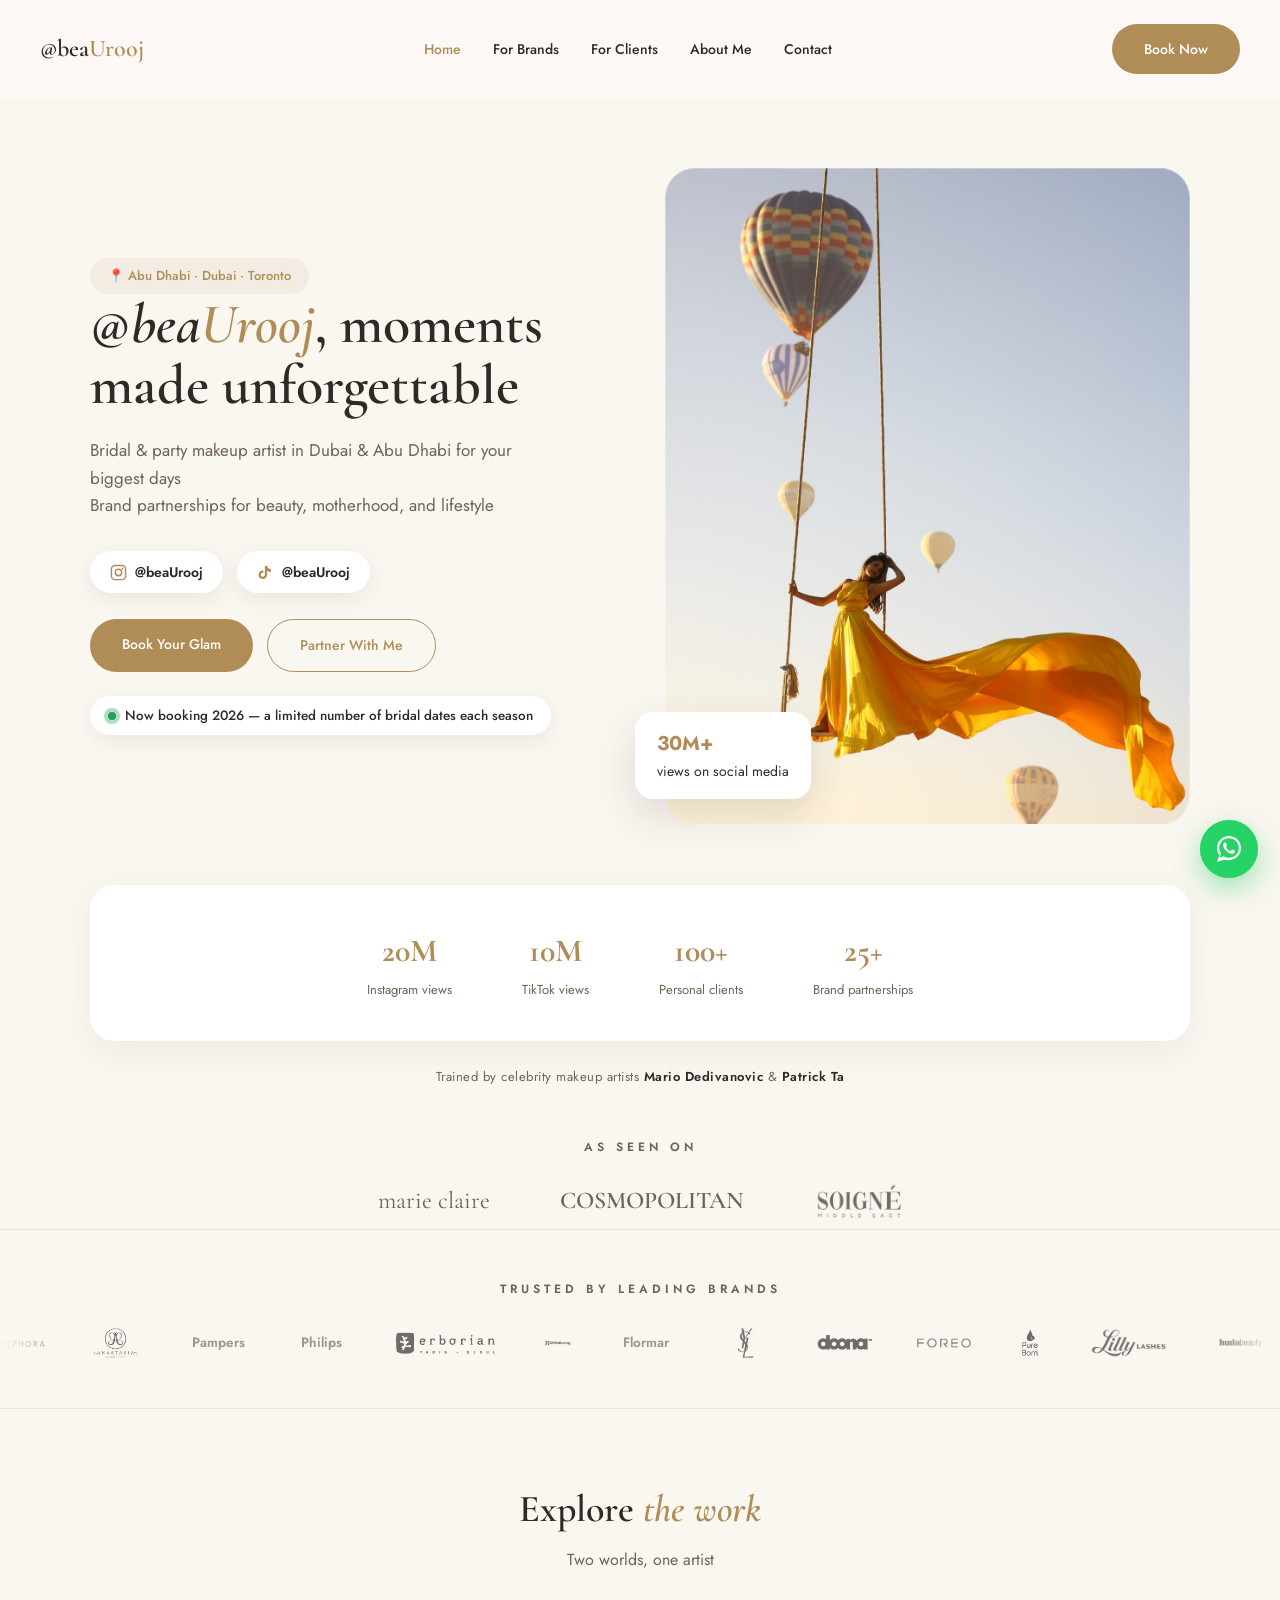
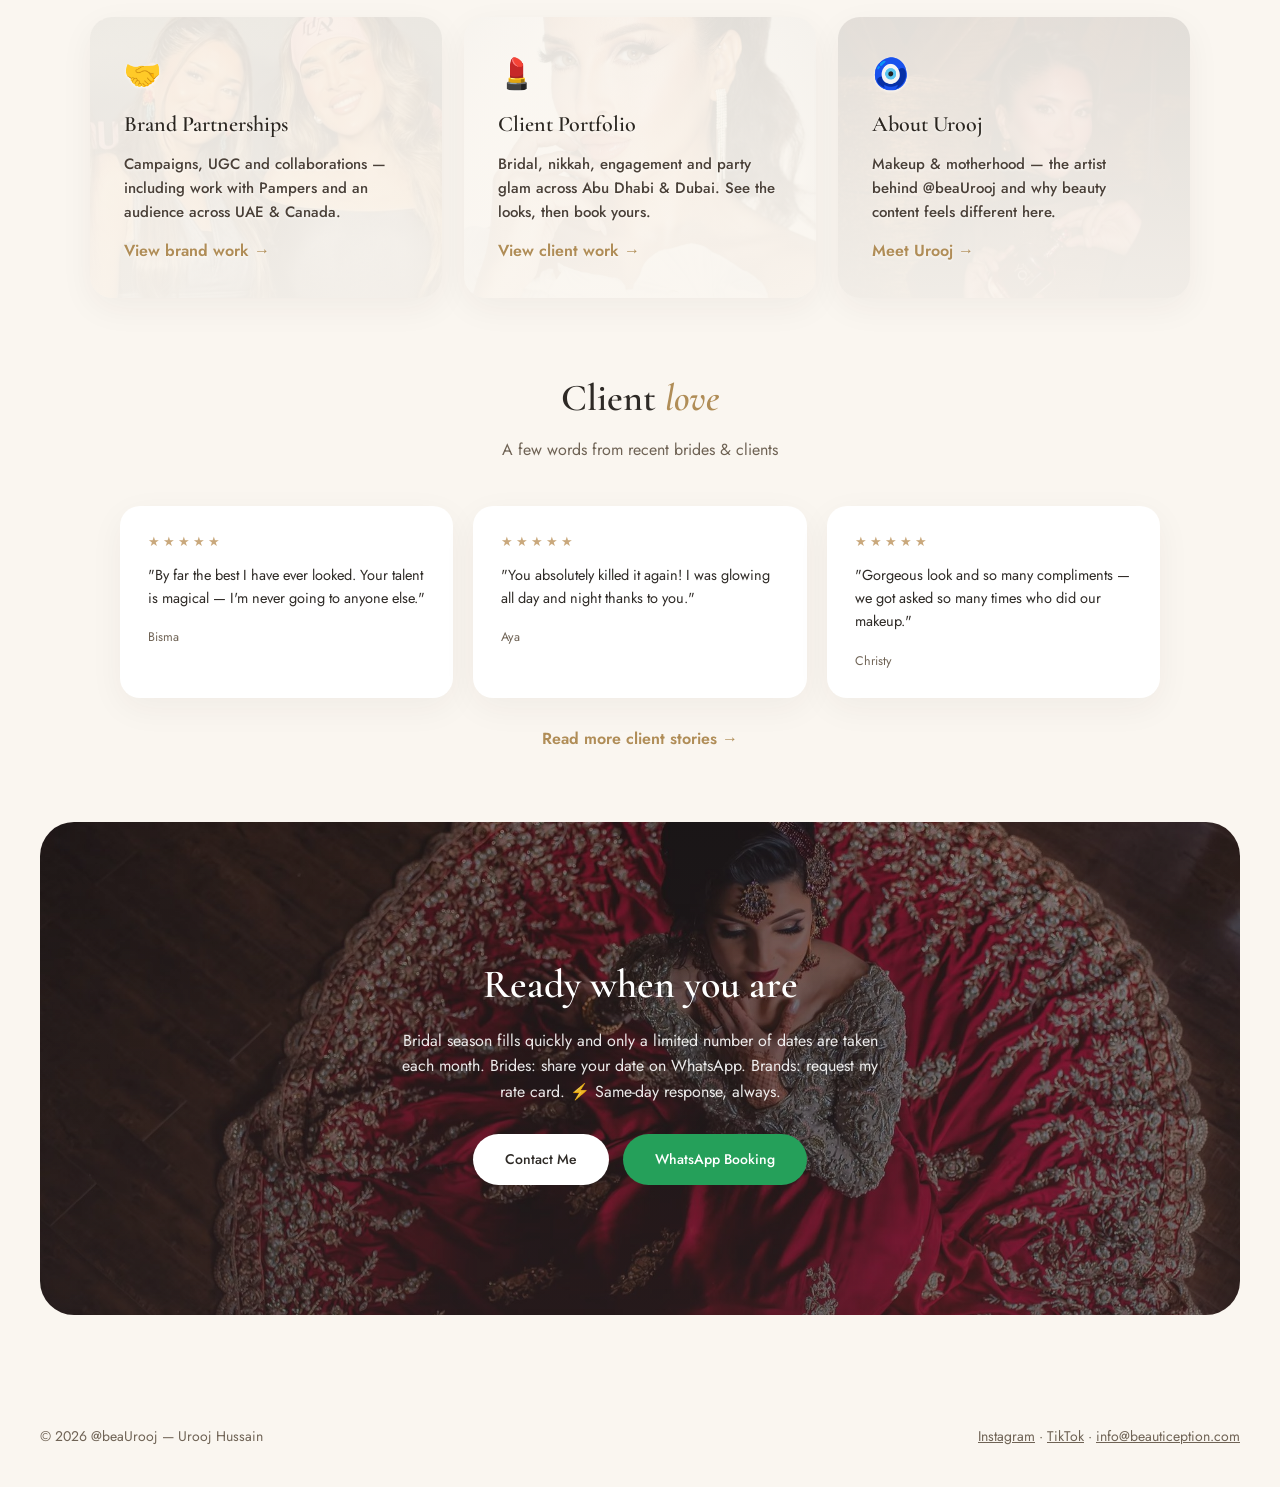
==== docs/index.html @ 41a71a83 "Add files via upload" ====
<!DOCTYPE html>
<html lang="en">
<head>
<meta charset="UTF-8">
<meta name="viewport" content="width=device-width, initial-scale=1.0">
<title>Makeup Artist Dubai & Abu Dhabi | Bridal & Brands — @beaUrooj</title>
<meta name="description" content="Urooj Hussain (@beaUrooj) — bridal, party & photoshoot makeup artist in Dubai & Abu Dhabi, plus beauty content & brand collabs. On-location UAE. Book on WhatsApp.">
<meta name="keywords" content="makeup artist Dubai, makeup artist Abu Dhabi, bridal makeup artist Dubai, wedding makeup artist UAE, party makeup Dubai, beauty content creator UAE, UGC creator Dubai, freelance makeup artist Dubai">
<meta name="robots" content="index,follow">
<meta name="geo.region" content="AE-DU">
<meta name="geo.placename" content="Dubai, Abu Dhabi">
<link rel="canonical" href="https://beautiception.com/index.html">
<meta property="og:type" content="website">
<meta property="og:site_name" content="Urooj Hussain — @beaUrooj Makeup Artist">
<meta property="og:title" content="Makeup Artist Dubai & Abu Dhabi | Bridal & Brands — @beaUrooj">
<meta property="og:description" content="Bridal, party & photoshoot makeup artist in Dubai & Abu Dhabi, plus beauty content & brand collabs. On-location across the UAE. Book on WhatsApp.">
<meta property="og:image" content="https://beautiception.com/photos/web/portrait.jpg">
<meta property="og:url" content="https://beautiception.com/index.html">
<meta property="og:locale" content="en_AE">
<meta name="twitter:card" content="summary_large_image">
<meta name="twitter:title" content="Makeup Artist Dubai & Abu Dhabi | Bridal & Brands — @beaUrooj">
<meta name="twitter:description" content="Bridal, party & photoshoot makeup artist in Dubai & Abu Dhabi, plus beauty content & brand collabs. Book on WhatsApp.">
<meta name="twitter:image" content="https://beautiception.com/photos/web/portrait.jpg">
<script type="application/ld+json">
{
  "@context": "https://schema.org",
  "@type": "HealthAndBeautyBusiness",
  "name": "Urooj Hussain — @beaUrooj Makeup Artist",
  "description": "Bridal, party, engagement/nikkah and photoshoot makeup artist and beauty content creator based in Dubai and Abu Dhabi, UAE, serving on location. Also available in Toronto seasonally.",
  "image": "https://beautiception.com/photos/web/portrait.jpg",
  "url": "https://beautiception.com/",
  "telephone": "+971585588186",
  "email": "info@beautiception.com",
  "priceRange": "AED 600–1,800",
  "address": {
    "@type": "PostalAddress",
    "addressLocality": "Dubai",
    "addressRegion": "Dubai",
    "addressCountry": "AE"
  },
  "areaServed": [
    {"@type": "City", "name": "Dubai"},
    {"@type": "City", "name": "Abu Dhabi"},
    {"@type": "Country", "name": "United Arab Emirates"}
  ],
  "sameAs": [
    "https://www.instagram.com/beaurooj/",
    "https://www.instagram.com/beautiception",
    "https://www.tiktok.com/@beaurooj"
  ],
  "hasOfferCatalog": {
    "@type": "OfferCatalog",
    "name": "Makeup Services",
    "itemListElement": [
      {"@type": "Offer", "itemOffered": {"@type": "Service", "name": "Bridal Makeup"}, "priceCurrency": "AED", "price": "3500"},
      {"@type": "Offer", "itemOffered": {"@type": "Service", "name": "Engagement / Nikkah Makeup"}, "priceCurrency": "AED", "price": "2500"},
      {"@type": "Offer", "itemOffered": {"@type": "Service", "name": "Commercial Photoshoot"}, "priceCurrency": "AED", "price": "2000"},
      {"@type": "Offer", "itemOffered": {"@type": "Service", "name": "Party Makeup"}, "priceCurrency": "AED", "price": "1200"},
      {"@type": "Offer", "itemOffered": {"@type": "Service", "name": "Private Makeup Lessons"}, "priceCurrency": "AED", "price": "1000"}
    ]
  }
}
</script>
<link href="https://fonts.googleapis.com/css2?family=Cormorant+Garamond:ital,wght@0,400;0,500;0,600;1,400&family=Jost:wght@300;400;500;600&display=swap" rel="stylesheet">
<link rel="stylesheet" href="style.css?v=2">
<style>
  .hero{display:grid;grid-template-columns:1fr 1fr;gap:50px;align-items:center;padding:70px 0 60px}
  .hero h1{font-size:56px;line-height:1.08}
  .hero p{font-size:17px;color:var(--muted);margin:22px 0 32px;max-width:460px}
  .hero-visual{position:relative}
  .hero-img{aspect-ratio:4/5;border-radius:30px;background:linear-gradient(160deg,#e8b3a6,#b08d57 70%,#8c4038);display:flex;align-items:center;justify-content:center;color:#fff;font-size:13px;letter-spacing:2px;text-transform:uppercase}
  .float-card{position:absolute;bottom:26px;left:-30px;background:#fff;border-radius:18px;padding:16px 22px;box-shadow:0 16px 40px rgba(51,39,42,.14);font-size:14px}
  .float-card b{display:block;font-size:20px;color:var(--rose-deep)}
  .teaser{display:grid;grid-template-columns:repeat(3,1fr);gap:22px}
  .teaser a{text-decoration:none;color:inherit}
  .teaser .card-lite{transition:.3s;height:100%}
  .teaser .card-lite:hover{transform:translateY(-5px)}
  .teaser .arrow{color:var(--rose-deep);font-weight:600;margin-top:14px;display:block}
  .teaser .card-lite h3{color:#2b2620;text-shadow:0 1px 3px rgba(255,253,250,.95)}
  .teaser .card-lite p{color:#4a4038;font-weight:500;text-shadow:0 1px 3px rgba(255,253,250,.95)}
  .teaser .card-lite .num,.teaser .card-lite .arrow{text-shadow:0 1px 3px rgba(255,253,250,.95)}
  @media(max-width:900px){.hero{grid-template-columns:1fr;padding:40px 0 40px}.teaser{grid-template-columns:1fr}.float-card{left:10px}.hero h1{font-size:32px}}
  /* Brand logo marquee */
  .logos-sec{padding:50px 0;border-top:1px solid #f0e2dc;border-bottom:1px solid #f0e2dc;margin-top:8px}
  .marquee-wrap{position:relative;overflow:hidden;mask-image:linear-gradient(90deg,transparent 0,#000 80px,#000 calc(100% - 80px),transparent 100%);-webkit-mask-image:linear-gradient(90deg,transparent 0,#000 80px,#000 calc(100% - 80px),transparent 100%)}
  .marquee-track{display:flex;gap:44px;align-items:center;width:max-content;animation:marquee-scroll 90s linear infinite}
  .marquee-wrap:hover .marquee-track{animation-play-state:paused}
  @keyframes marquee-scroll{0%{transform:translateX(0)}100%{transform:translateX(-50%)}}
  .marq-logo{display:inline-flex;align-items:center;justify-content:center;height:38px;flex-shrink:0}
  .marq-logo{height:30px}
  .marq-logo img{height:30px;width:auto;max-width:120px;object-fit:contain;opacity:.68;filter:grayscale(100%);transition:opacity .2s}
  .marquee-wrap:hover .marq-logo img{opacity:.8}
  .marq-logo .logo-placeholder{font-size:13.5px;font-weight:600;color:var(--muted);white-space:nowrap;opacity:.65;padding:0 6px}
  @media(max-width:720px){.marq-logo{height:34px}.marq-logo img{max-height:34px;max-width:100px}.marquee-track{gap:38px;animation-duration:70s}}
</style>
</head>
<body>

<nav>
  <a class="logo" href="index.html">@bea<span>Urooj</span></a>
  <ul id="navMenu">
    <li><a class="active" href="index.html">Home</a></li>
    <li><a href="brands.html">For Brands</a></li>
    <li><a href="clients.html">For Clients</a></li>
    <li><a href="about.html">About Me</a></li>
    <li><a href="contact.html">Contact</a></li>
  </ul>
  <button class="nav-toggle" aria-label="Open menu" aria-expanded="false" aria-controls="navMenu"><span></span><span></span><span></span></button>
  <a class="btn solid" href="contact.html#book">Book Now</a>
</nav>

<div class="wrap">
  <div class="hero">
    <div>
      <div class="pill">📍 Abu Dhabi · Dubai · Toronto</div>
      <h1><em style="color:var(--ink)">@bea</em><em>Urooj</em>, moments made unforgettable</h1>
      <p>Bridal & party makeup artist in Dubai & Abu Dhabi for your biggest days<br>Brand partnerships for beauty, motherhood, and lifestyle</p>
      <div class="cta-row" style="margin-bottom:26px">
        <a href="https://www.instagram.com/beaurooj/" style="display:inline-flex;align-items:center;gap:8px;text-decoration:none;color:var(--ink);font-weight:600;background:#fff;padding:10px 20px;border-radius:100px;box-shadow:0 6px 20px rgba(51,39,42,.08);font-size:14px"><svg width="17" height="17" viewBox="0 0 24 24" fill="none" stroke="#b08d57" stroke-width="2"><rect x="2" y="2" width="20" height="20" rx="5"/><circle cx="12" cy="12" r="4.5"/><circle cx="17.6" cy="6.4" r="1.3" fill="#b08d57" stroke="none"/></svg>@beaUrooj</a>
        <a href="https://www.tiktok.com/@beaurooj" style="display:inline-flex;align-items:center;gap:8px;text-decoration:none;color:var(--ink);font-weight:600;background:#fff;padding:10px 20px;border-radius:100px;box-shadow:0 6px 20px rgba(51,39,42,.08);font-size:14px"><svg width="17" height="17" viewBox="0 0 24 24" fill="#b08d57"><path d="M19.6 7.1a5.6 5.6 0 0 1-3.4-1.2 5.7 5.7 0 0 1-2-3.1h-3.1v12.4a2.9 2.9 0 1 1-2.9-2.9c.3 0 .6 0 .9.1V9.2a6.1 6.1 0 0 0-.9-.1 6.1 6.1 0 1 0 6.1 6.1V9.6a8.7 8.7 0 0 0 5.3 1.8z"/></svg>@beaUrooj</a>
      </div>
      <div class="cta-row">
        <a class="btn solid" href="clients.html">Book Your Glam</a>
        <a class="btn ghost" href="brands.html">Partner With Me</a>
      </div>
      <div class="avail" style="margin-top:24px"><span class="dot"></span> Now booking 2026 — a limited number of bridal dates each season</div>
    </div>
    <div class="hero-visual">
      <div class="hero-video">
        <video autoplay muted loop playsinline preload="metadata" poster="photos/web/event-16.jpg" aria-label="Urooj Hussain makeup artist Dubai reel">
          <source src="videos/lesson-video-1.mp4" type="video/mp4">
          <img src="photos/web/event-16.jpg" alt="Urooj Hussain — makeup artist in Dubai and Abu Dhabi">
        </video>
      </div>
      <div class="float-card"><b>30M+</b>views on social media</div>
    </div>
  </div>
</div>

<div class="stats">
  <div class="stat"><b>20M</b><span>Instagram views</span></div>
  <div class="stat"><b>10M</b><span>TikTok views</span></div>
  <div class="stat"><b>100+</b><span>Personal clients</span></div>
  <div class="stat"><b>25+</b><span>Brand partnerships</span></div>
</div>

<p style="text-align:center;color:var(--muted);font-size:13px;letter-spacing:.5px;margin:26px auto 0;max-width:600px;padding:0 20px">Trained by celebrity makeup artists <b style="color:var(--ink);font-weight:600">Mario Dedivanovic</b> &amp; <b style="color:var(--ink);font-weight:600">Patrick Ta</b></p>

<div style="text-align:center;padding:50px 20px 0">
  <p style="font-size:12px;letter-spacing:4px;text-transform:uppercase;color:var(--muted);font-weight:600;margin-bottom:24px">As seen on</p>
  <div style="display:flex;justify-content:center;align-items:center;gap:70px;flex-wrap:wrap">
    <img src="https://upload.wikimedia.org/wikipedia/commons/thumb/d/d0/Marie_Claire_Magazine_logo.svg/960px-Marie_Claire_Magazine_logo.svg.png" alt="Marie Claire Arabia" style="height:36px;width:auto;filter:grayscale(100%);opacity:.65" onerror="this.outerHTML='&lt;span style=&quot;font-family:Cormorant Garamond,serif;font-size:24px;color:var(--muted)&quot;&gt;marie claire&lt;/span&gt;'">
    <img src="https://upload.wikimedia.org/wikipedia/commons/thumb/3/32/Cosmopolitan_logo.svg/960px-Cosmopolitan_logo.svg.png" alt="Cosmopolitan Middle East" style="height:36px;width:auto;filter:grayscale(100%);opacity:.65" onerror="this.outerHTML='&lt;span style=&quot;font-family:Cormorant Garamond,serif;font-size:24px;font-weight:600;color:var(--muted)&quot;&gt;COSMOPOLITAN&lt;/span&gt;'">
    <img src="logos/clean/soigne%20middle%20east.png" alt="Soigné Middle East" style="height:40px;width:auto;opacity:.68" onerror="this.outerHTML='&lt;span style=&quot;font-family:Cormorant Garamond,serif;font-size:24px;color:var(--muted)&quot;&gt;Soigné&lt;/span&gt;'">
  </div>
</div>

<div class="logos-sec">
  <p class="eyebrow" style="margin-bottom:28px">Trusted by leading brands</p>
  <div class="marquee-wrap"><div class="marquee-track" id="brandTrack"></div></div>
</div>

<section>
  <div class="wrap">
    <div class="sec-head"><h2>Explore <em>the work</em></h2><p>Two worlds, one artist</p></div>
    <div class="teaser">
      <a href="brands.html"><div class="card-lite" style="background:linear-gradient(rgba(250,246,240,.9),rgba(250,246,240,.96)),url('photos/web/HB%20Event%203.png') center/cover">
        <span class="num">🤝</span>
        <h3>Brand Partnerships</h3>
        <p>Campaigns, UGC and collaborations — including work with Pampers and an audience across UAE & Canada.</p>
        <span class="arrow">View brand work →</span>
      </div></a>
      <a href="clients.html"><div class="card-lite" style="background:linear-gradient(rgba(250,246,240,.9),rgba(250,246,240,.96)),url('photos/web/bridal-01.jpg') center/cover">
        <span class="num">💄</span>
        <h3>Client Portfolio</h3>
        <p>Bridal, nikkah, engagement and party glam across Abu Dhabi & Dubai. See the looks, then book yours.</p>
        <span class="arrow">View client work →</span>
      </div></a>
      <a href="about.html"><div class="card-lite" style="background:linear-gradient(rgba(250,246,240,.9),rgba(250,246,240,.96)),url('photos/web/Armani%20event.png') center/cover">
        <span class="num">🧿</span>
        <h3>About Urooj</h3>
        <p>Makeup & motherhood — the artist behind @beaUrooj and why beauty content feels different here.</p>
        <span class="arrow">Meet Urooj →</span>
      </div></a>
    </div>
  </div>
</section>

<section style="padding-top:0">
  <div class="wrap">
    <div class="sec-head"><h2>Client <em>love</em></h2><p>A few words from recent brides & clients</p></div>
    <div class="mini-quotes">
      <div class="mq"><div class="stars">★★★★★</div><p>"By far the best I have ever looked. Your talent is magical — I'm never going to anyone else."</p><span>Bisma</span></div>
      <div class="mq"><div class="stars">★★★★★</div><p>"You absolutely killed it again! I was glowing all day and night thanks to you."</p><span>Aya</span></div>
      <div class="mq"><div class="stars">★★★★★</div><p>"Gorgeous look and so many compliments — we got asked so many times who did our makeup."</p><span>Christy</span></div>
    </div>
    <p style="text-align:center;margin-top:28px"><a href="clients.html" style="color:var(--rose-deep);font-weight:600;text-decoration:none">Read more client stories →</a></p>
  </div>
</section>

<div class="band" style="background:linear-gradient(rgba(51,39,42,.35),rgba(51,39,42,.5)),url('photos/web/banner0.jpg') 58% 12%/cover no-repeat;padding:130px 40px">
  <h2>Ready when you are</h2>
  <p>Bridal season fills quickly and only a limited number of dates are taken each month. Brides: share your date on WhatsApp. Brands: request my rate card. ⚡ Same-day response, always.</p>
  <div class="cta-row" style="justify-content:center">
    <a class="btn white" href="contact.html">Contact Me</a>
    <a class="btn wa" href="https://wa.me/971585588186?text=Hi%20Urooj%2C%20I%27d%20like%20to%20book%20makeup%20—%20here%27s%20my%20date%20and%20occasion%3A">WhatsApp Booking</a>
  </div>
</div>

<a class="wa-float" href="https://wa.me/971585588186" target="_blank" rel="noopener" aria-label="Message on WhatsApp">
  <svg viewBox="0 0 32 32" aria-hidden="true"><path d="M16.003 3C9.373 3 4 8.373 4 15c0 2.65.86 5.1 2.32 7.09L4 29l7.09-2.28A11.9 11.9 0 0 0 16 27c6.627 0 12-5.373 12-12S22.63 3 16.003 3zm0 21.8c-1.77 0-3.42-.5-4.82-1.36l-.35-.2-4.2 1.35 1.36-4.1-.22-.36A9.77 9.77 0 0 1 6.2 15c0-5.4 4.4-9.8 9.8-9.8s9.8 4.4 9.8 9.8-4.4 9.8-9.8 9.8zm5.4-7.34c-.3-.15-1.75-.86-2.02-.96-.27-.1-.47-.15-.67.15-.2.3-.77.96-.94 1.16-.17.2-.35.22-.65.07-.3-.15-1.25-.46-2.38-1.47-.88-.78-1.47-1.75-1.64-2.05-.17-.3-.02-.46.13-.6.13-.13.3-.35.45-.52.15-.17.2-.3.3-.5.1-.2.05-.37-.02-.52-.07-.15-.67-1.6-.92-2.2-.24-.58-.48-.5-.66-.5l-.57-.01c-.2 0-.52.07-.8.37-.27.3-1.04 1.02-1.04 2.47 0 1.46 1.06 2.87 1.2 3.07.15.2 2.1 3.2 5.1 4.5.7.3 1.26.48 1.7.62.7.22 1.35.2 1.86.12.57-.08 1.75-.72 2-1.4.25-.7.25-1.28.17-1.4-.07-.13-.27-.2-.57-.35z"/></svg>
</a>

<footer>
  <span>© 2026 @beaUrooj — Urooj Hussain</span>
  <span><a href="https://www.instagram.com/beaurooj/">Instagram</a> · <a href="https://www.tiktok.com/@beaurooj">TikTok</a> · <a href="mailto:info@beautiception.com">info@beautiception.com</a></span>
</footer>

<script>
(function(){
  var brands=[
    ['Sephora','logos/Sephora.png'],
    ['Anastasia Beverly Hills','logos/Anastasiabeverlyhills.png'],
    ['Pampers','https://fr.wikipedia.org/wiki/Special:FilePath/Logo_Pampers.svg'],
    ['Philips','https://commons.wikimedia.org/wiki/Special:FilePath/Philips_logo_new.svg'],
    ['Erborian','logos/erborian.png'],
    ['UppaBaby','logos/Uppababy.png'],
    ['Flormar','https://commons.wikimedia.org/wiki/Special:FilePath/Logo_Flormar_.png'],
    ['YSL Beauty','logos/ysl.png'],
    ['Doona','logos/Doona.png'],
    ['Foreo','logos/foreo.png'],
    ['Pureborn','logos/Pureborn.png'],
    ['Lilly Lashes','logos/Lillylashes.png'],
    ['Huda Beauty','logos/huda-beauty.png'],
    ['Fenty Beauty','logos/fenty-beauty.png'],
    ['Charlotte Tilbury','logos/charlotte-tilbury.png'],
    ['Kayali','logos/kayali.png'],
    ['Armani Beauty','logos/armani-beauty.png'],
    ['Givenchy','logos/givenchy.png'],
    ['Prada Beauty','logos/prada-beauty.png'],
    ['Estée Lauder','logos/estee-lauder.png'],
    ['Lancôme','logos/lancome.png'],
    ['Clinique','logos/clinique.png'],
    ['Kiehl’s','logos/kiehls.png'],
    ['L’Oréal','logos/loreal.png'],
    ['SkinCeuticals','logos/skinceuticals.png'],
    ['La Roche-Posay','logos/la-roche-posay.png'],
    ['Vichy','logos/vichy.png'],
    ['Avène','logos/avene.png'],
    ['Bioderma','logos/bioderma.png'],
    ['Dr Jart+','logos/dr-jart.png'],
    ['Tatcha','logos/tatcha.png'],
    ['Drunk Elephant','logos/drunk-elephant.png'],
    ['The Ordinary','logos/the-ordinary.png'],
    ['Good Molecules','logos/good-molecules.png'],
    ['Youth To The People','logos/youth-to-the-people.png'],
    ['Vaseline','logos/vaseline.png'],
    ['Pixi','logos/pixi.png']
  ];
  var track=document.getElementById('brandTrack');
  if(!track) return;
  function build(){
    return brands.map(function(b){
      var s=/^https?:/.test(b[1])?b[1]:b[1].replace('logos/','logos/clean/');
      return '<span class="marq-logo"><img src="'+s+'" alt="'+b[0]+'" loading="lazy" onerror="this.style.display=\'none\';this.parentNode.insertAdjacentHTML(\'beforeend\',\'<span class=&quot;logo-placeholder&quot;>'+b[0]+'</span>\');"></span>';
    }).join('');
  }
  track.innerHTML=build()+build();
})();
</script>

<script>
(function(){var t=document.querySelector('.nav-toggle'),m=document.getElementById('navMenu');if(!t||!m)return;t.addEventListener('click',function(){var o=m.classList.toggle('open');t.setAttribute('aria-expanded',o);t.setAttribute('aria-label',o?'Close menu':'Open menu');});m.addEventListener('click',function(e){if(e.target.tagName==='A')m.classList.remove('open');});})();
</script>

</body>
</html>
---- docs/style.css ----
/* BeautyByUrooj — Champagne Luxe shared styles */
:root{
  --bg:#faf6f0; --rose:#c9a87c; --rose-deep:#b08d57; --mauve:#a8794f;
  --ink:#2e2a26; --soft:#f3ece2; --muted:#6f6355;
}
*{margin:0;padding:0;box-sizing:border-box}
body{font-family:'Jost',sans-serif;background:var(--bg);color:var(--ink);line-height:1.6}
h1,h2,h3{font-family:'Cormorant Garamond',serif;font-weight:600}
em{color:var(--rose-deep);font-style:italic}
.wrap{max-width:1180px;margin:0 auto;padding:0 40px}

/* Nav */
nav{display:flex;justify-content:space-between;align-items:center;padding:24px 40px;position:sticky;top:0;background:rgba(253,248,246,.95);backdrop-filter:blur(8px);z-index:10}
.logo{font-family:'Cormorant Garamond',serif;font-size:24px;font-weight:600;text-decoration:none;color:var(--ink)}
.logo span{color:var(--rose-deep)}
nav ul{display:flex;gap:32px;list-style:none}
nav ul a{text-decoration:none;color:var(--ink);font-size:14px;font-weight:500}
nav ul a:hover,nav ul a.active{color:var(--rose-deep)}

/* Buttons */
.btn{display:inline-block;padding:14px 32px;font-size:14px;font-weight:500;text-decoration:none;border-radius:100px;transition:.25s}
.btn.solid{background:var(--rose-deep);color:#fff}
.btn.solid:hover{background:var(--ink)}
.btn.ghost{border:1.5px solid var(--rose-deep);color:var(--rose-deep)}
.btn.ghost:hover{background:var(--rose-deep);color:#fff}
.btn.white{background:#fff;color:var(--ink)}
.btn.wa{background:#25a05a;color:#fff}
.btn.wa:hover{background:var(--ink)}

/* Page header (inner pages) */
.page-head{text-align:center;padding:70px 20px 50px}
.page-head .pill{margin-bottom:18px}
.page-head h1{font-size:52px}
.page-head p{color:var(--muted);max-width:540px;margin:14px auto 0}

.pill{display:inline-block;background:var(--soft);color:var(--rose-deep);padding:8px 18px;border-radius:100px;font-size:13px;font-weight:500}

/* Sections */
section{padding:70px 0}
.sec-head{text-align:center;margin-bottom:44px}
.sec-head h2{font-size:38px}
.sec-head p{color:var(--muted);margin-top:8px}

/* Stats */
.stats{display:flex;justify-content:center;gap:70px;padding:40px;background:#fff;border-radius:24px;margin:0 auto;max-width:1100px;box-shadow:0 10px 34px rgba(51,39,42,.06)}
.stat{text-align:center}
.stat b{font-family:'Cormorant Garamond',serif;font-size:32px;color:var(--rose-deep);display:block}
.stat span{font-size:13px;color:var(--muted)}

/* Portfolio tiles */
.grid{display:grid;grid-template-columns:repeat(4,1fr);gap:16px}
.grid.three{grid-template-columns:repeat(3,1fr)}
.tile{aspect-ratio:3/4;border-radius:22px;display:flex;align-items:flex-end;padding:18px;color:#fff;font-size:13px;font-weight:500;transition:.3s;text-decoration:none;position:relative}
.tile:hover{transform:translateY(-5px)}
.tile .tag{position:absolute;top:16px;left:16px;background:rgba(255,255,255,.22);backdrop-filter:blur(4px);padding:5px 12px;border-radius:100px;font-size:11px}
.p1{background:linear-gradient(160deg,#d9b08c,#a8794f)} .p2{background:linear-gradient(160deg,#e8cfc4,#b98b74)}
.p3{background:linear-gradient(160deg,#6b4f3f,#3d2e24)} .p4{background:linear-gradient(160deg,#c9a87c,#8a6a42)}
.p5{background:linear-gradient(160deg,#e5c9b8,#a87c62)} .p6{background:linear-gradient(160deg,#4a3a30,#2e2a26)}
.p7{background:linear-gradient(160deg,#d9bfa4,#9c7a54)} .p8{background:linear-gradient(160deg,#e8d5c0,#b89468)}

/* Cards */
.duo{display:grid;grid-template-columns:1fr 1fr;gap:26px}
.trio{display:grid;grid-template-columns:repeat(3,1fr);gap:22px}
.card{border-radius:26px;padding:44px;color:#fff}
.card.rose{background:linear-gradient(150deg,var(--rose),var(--rose-deep))}
.card.dark{background:var(--ink)}
.card h3{font-size:28px;margin-bottom:12px}
.card p{opacity:.85;margin-bottom:24px;font-size:15px}
.card-lite{background:#fff;border-radius:22px;padding:34px;box-shadow:0 10px 34px rgba(51,39,42,.05)}
.card-lite h3{font-size:22px;margin-bottom:10px}
.card-lite p{color:var(--muted);font-size:15px}
.card-lite .num{font-family:'Cormorant Garamond',serif;font-size:30px;color:var(--rose-deep);display:block;margin-bottom:8px}

/* Price table */
table{width:100%;max-width:740px;margin:0 auto;border-collapse:separate;border-spacing:0 10px}
td{padding:18px 24px;background:#fff}
tr td:first-child{border-radius:14px 0 0 14px;font-weight:500}
tr td:last-child{border-radius:0 14px 14px 0;text-align:right;font-family:'Cormorant Garamond',serif;font-size:19px;color:var(--rose-deep)}
td.mid{color:var(--muted);font-size:14px}

/* Quotes */
.quote{background:#fff;border-radius:22px;padding:32px}
.quote .stars{color:var(--rose);letter-spacing:3px;margin-bottom:12px}
.quote p{font-size:15px;margin-bottom:14px}
.quote span{font-size:13px;color:var(--muted)}

/* CTA band */
.band{text-align:center;background:linear-gradient(150deg,var(--rose),var(--rose-deep));border-radius:34px;padding:70px 40px;color:#fff;margin:0 40px 70px}
.band h2{font-size:40px;margin-bottom:12px}
.band p{opacity:.9;max-width:480px;margin:0 auto 30px}

/* Soft section */
.soft-block{background:var(--soft);border-radius:34px;margin:0 40px}

/* Forms */
.form{max-width:560px;margin:0 auto;display:grid;gap:14px}
.form input,.form select,.form textarea{width:100%;padding:16px 20px;border:1.5px solid #eadcd6;border-radius:14px;background:#fff;font-family:'Jost',sans-serif;font-size:15px;color:var(--ink)}
.form input:focus,.form select:focus,.form textarea:focus{outline:none;border-color:var(--rose-deep)}
.form label{font-size:13px;font-weight:500;margin-bottom:-8px}

footer{padding:40px;display:flex;justify-content:space-between;color:var(--muted);font-size:14px}
footer a{color:var(--muted)}

.cta-row{display:flex;gap:14px;flex-wrap:wrap}

/* Availability / scarcity note */
.avail{display:inline-flex;align-items:center;gap:9px;font-size:13.5px;color:var(--ink);background:#fff;padding:9px 18px;border-radius:100px;box-shadow:0 6px 20px rgba(51,39,42,.07);font-weight:500}
.avail .dot{width:8px;height:8px;border-radius:50%;background:#25a05a;position:relative;flex-shrink:0}
.avail .dot::after{content:"";position:absolute;inset:-4px;border-radius:50%;background:#25a05a;opacity:.35;animation:availpulse 2s ease-out infinite}
@keyframes availpulse{0%{transform:scale(.6);opacity:.5}100%{transform:scale(1.9);opacity:0}}

/* Video hero frame */
.hero-video{aspect-ratio:4/5;border-radius:30px;overflow:hidden;position:relative;background:#efe6da}
.hero-video video{width:100%;height:100%;object-fit:cover;display:block}
.hero-video::after{content:"";position:absolute;inset:0;border-radius:30px;box-shadow:inset 0 0 0 1px rgba(255,255,255,.25);pointer-events:none}

/* Eyebrow label */
.eyebrow{font-size:12px;letter-spacing:4px;text-transform:uppercase;color:var(--muted);font-weight:600;text-align:center}

/* Brand roster — loud social proof */
.roster{display:flex;flex-wrap:wrap;justify-content:center;align-items:center;gap:12px 0;max-width:920px;margin:0 auto}
.roster span{font-family:'Cormorant Garamond',serif;font-size:23px;color:var(--muted);line-height:1}
.roster span::after{content:"·";margin:0 26px;color:#d8c9ba}
.roster span:last-child::after{content:""}

/* Mini testimonials */
.mini-quotes{display:grid;grid-template-columns:repeat(3,1fr);gap:20px;max-width:1040px;margin:0 auto}
.mini-quotes .mq{background:#fff;border-radius:20px;padding:26px 28px;box-shadow:0 10px 34px rgba(51,39,42,.05)}
.mini-quotes .mq .stars{color:var(--rose);letter-spacing:3px;margin-bottom:10px;font-size:13px}
.mini-quotes .mq p{font-size:14.5px;margin-bottom:14px}
.mini-quotes .mq span{font-size:12.5px;color:var(--muted)}
@media(max-width:900px){.mini-quotes{grid-template-columns:1fr}.roster span{font-size:19px}.roster span::after{margin:0 16px}}

@media(max-width:900px){
  .grid,.grid.three{grid-template-columns:repeat(2,1fr)}
  .duo,.trio{grid-template-columns:1fr}
  .stats{flex-wrap:wrap;gap:26px}
  nav{flex-wrap:wrap;padding:14px 20px}
  nav .nav-toggle{display:flex;order:3}
  nav .btn.solid{order:2;margin-left:auto;margin-right:10px;padding:10px 20px}
  nav ul{display:flex;flex-direction:column;gap:0;order:4;flex-basis:100%;max-height:0;overflow:hidden;transition:max-height .3s ease}
  nav ul.open{max-height:360px;margin-top:12px}
  nav ul li{border-top:1px solid #efe2da}
  nav ul a{display:block;padding:15px 4px;font-size:16px}
  .page-head h1{font-size:38px}
  .band{margin:0 16px 50px}
  .soft-block{margin:0 16px}
  footer{padding:40px 40px 96px}
}

/* Floating WhatsApp button (all pages) */
.wa-float{position:fixed;right:22px;bottom:22px;z-index:900;width:58px;height:58px;border-radius:50%;background:#25d366;display:flex;align-items:center;justify-content:center;box-shadow:0 10px 28px rgba(37,211,102,.45);transition:transform .2s;text-decoration:none}
.wa-float:hover{transform:scale(1.08)}
.wa-float svg{width:32px;height:32px;fill:#fff}
.wa-float::after{content:"";position:absolute;inset:0;border-radius:50%;border:2px solid #25d366;opacity:.5;animation:waPulse 2.4s ease-out infinite}
@keyframes waPulse{0%{transform:scale(1);opacity:.5}100%{transform:scale(1.6);opacity:0}}
@media(max-width:600px){.wa-float{width:54px;height:54px;right:16px;bottom:16px}.wa-float svg{width:29px;height:29px}}

/* Hamburger toggle (mobile nav) — hidden on desktop */
.nav-toggle{display:none;flex-direction:column;justify-content:center;gap:5px;width:44px;height:44px;border:none;background:transparent;cursor:pointer;padding:10px}
.nav-toggle span{display:block;width:22px;height:2px;background:var(--ink);border-radius:2px;transition:.25s}
.nav-toggle[aria-expanded="true"] span:nth-child(1){transform:translateY(7px) rotate(45deg)}
.nav-toggle[aria-expanded="true"] span:nth-child(2){opacity:0}
.nav-toggle[aria-expanded="true"] span:nth-child(3){transform:translateY(-7px) rotate(-45deg)}

/* Keyboard focus visibility */
a:focus-visible,button:focus-visible,.btn:focus-visible,input:focus-visible,select:focus-visible,textarea:focus-visible,.acc-head:focus-visible,.cat-card:focus-visible{outline:2px solid var(--rose-deep);outline-offset:2px}

/* Respect reduced-motion preference */
@media (prefers-reduced-motion: reduce){
  *,*::before,*::after{animation-duration:.001ms !important;animation-iteration-count:1 !important;transition-duration:.001ms !important;scroll-behavior:auto !important}
  .marquee-track,.photo-track{animation:none !important}
}
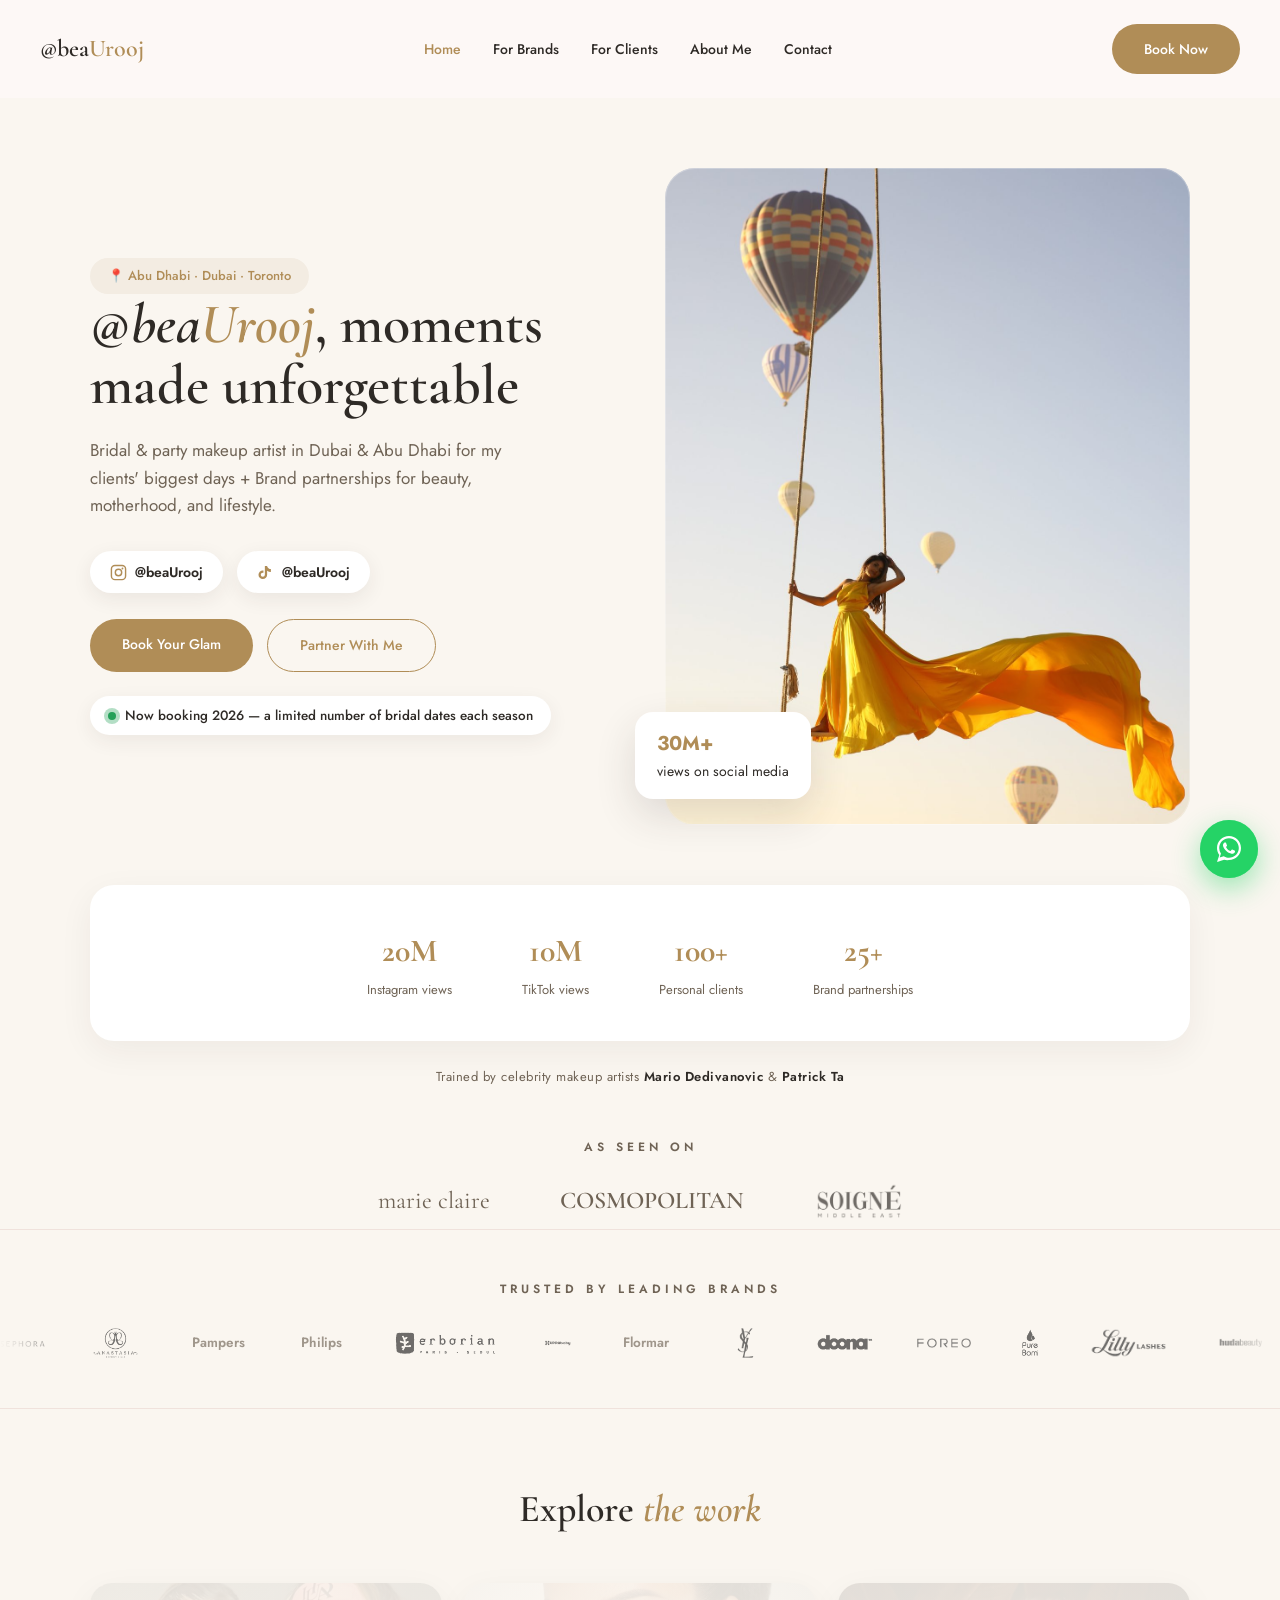
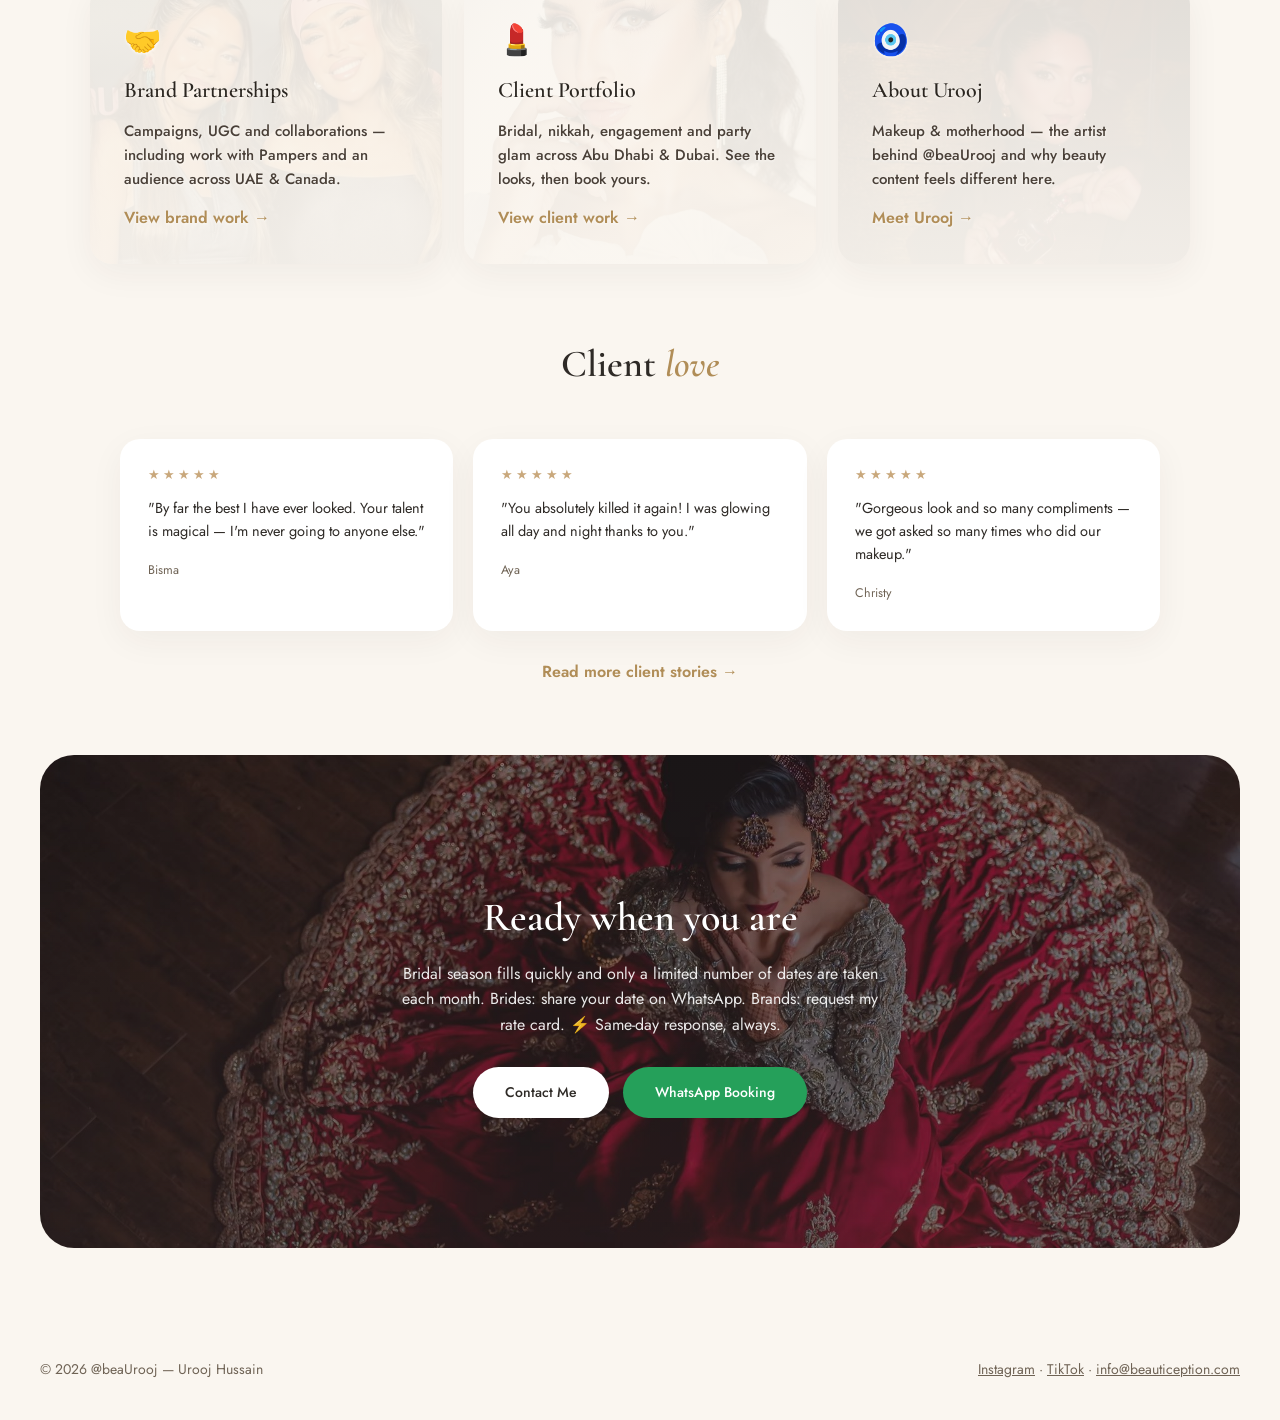
==== commit 745e8cc0: "Add files via upload" ====
--- a/docs/index.html
+++ b/docs/index.html
@@ -9,13 +9,13 @@
 <meta name="robots" content="index,follow">
 <meta name="geo.region" content="AE-DU">
 <meta name="geo.placename" content="Dubai, Abu Dhabi">
-<link rel="canonical" href="https://beautiception.com/index.html">
+<link rel="canonical" href="https://beautiception.com/">
 <meta property="og:type" content="website">
 <meta property="og:site_name" content="Urooj Hussain — @beaUrooj Makeup Artist">
 <meta property="og:title" content="Makeup Artist Dubai & Abu Dhabi | Bridal & Brands — @beaUrooj">
 <meta property="og:description" content="Bridal, party & photoshoot makeup artist in Dubai & Abu Dhabi, plus beauty content & brand collabs. On-location across the UAE. Book on WhatsApp.">
 <meta property="og:image" content="https://beautiception.com/photos/web/portrait.jpg">
-<meta property="og:url" content="https://beautiception.com/index.html">
+<meta property="og:url" content="https://beautiception.com/">
 <meta property="og:locale" content="en_AE">
 <meta name="twitter:card" content="summary_large_image">
 <meta name="twitter:title" content="Makeup Artist Dubai & Abu Dhabi | Bridal & Brands — @beaUrooj">
@@ -62,7 +62,7 @@
 }
 </script>
 <link href="https://fonts.googleapis.com/css2?family=Cormorant+Garamond:ital,wght@0,400;0,500;0,600;1,400&family=Jost:wght@300;400;500;600&display=swap" rel="stylesheet">
-<link rel="stylesheet" href="style.css?v=2">
+<link rel="stylesheet" href="style.css?v=3">
 <style>
   .hero{display:grid;grid-template-columns:1fr 1fr;gap:50px;align-items:center;padding:70px 0 60px}
   .hero h1{font-size:56px;line-height:1.08}
@@ -79,7 +79,19 @@
   .teaser .card-lite h3{color:#2b2620;text-shadow:0 1px 3px rgba(255,253,250,.95)}
   .teaser .card-lite p{color:#4a4038;font-weight:500;text-shadow:0 1px 3px rgba(255,253,250,.95)}
   .teaser .card-lite .num,.teaser .card-lite .arrow{text-shadow:0 1px 3px rgba(255,253,250,.95)}
-  @media(max-width:900px){.hero{grid-template-columns:1fr;padding:40px 0 40px}.teaser{grid-template-columns:1fr}.float-card{left:10px}.hero h1{font-size:32px}}
+  @media(max-width:900px){
+    .hero{grid-template-columns:1fr;padding:40px 0 40px}
+    .float-card{left:10px}
+    .hero h1{font-size:32px}
+    .hero .cta-row{flex-wrap:nowrap;gap:10px}
+    .hero .cta-row .btn{padding:12px 14px;font-size:13px;flex:1;text-align:center;white-space:nowrap}
+    .teaser{display:flex;overflow-x:auto;gap:14px;scroll-snap-type:x mandatory;scrollbar-width:none;-webkit-overflow-scrolling:touch;padding-bottom:6px}
+    .teaser::-webkit-scrollbar{display:none}
+    .teaser a{flex:0 0 82%;scroll-snap-align:center}
+    .mini-quotes{display:flex;overflow-x:auto;gap:14px;scroll-snap-type:x mandatory;scrollbar-width:none;padding-bottom:6px}
+    .mini-quotes::-webkit-scrollbar{display:none}
+    .mini-quotes .mq{flex:0 0 82%;scroll-snap-align:center}
+  }
   /* Brand logo marquee */
   .logos-sec{padding:50px 0;border-top:1px solid #f0e2dc;border-bottom:1px solid #f0e2dc;margin-top:8px}
   .marquee-wrap{position:relative;overflow:hidden;mask-image:linear-gradient(90deg,transparent 0,#000 80px,#000 calc(100% - 80px),transparent 100%);-webkit-mask-image:linear-gradient(90deg,transparent 0,#000 80px,#000 calc(100% - 80px),transparent 100%)}
@@ -97,16 +109,16 @@
 <body>
 
 <nav>
-  <a class="logo" href="index.html">@bea<span>Urooj</span></a>
+  <a class="logo" href="/">@bea<span>Urooj</span></a>
   <ul id="navMenu">
-    <li><a class="active" href="index.html">Home</a></li>
-    <li><a href="brands.html">For Brands</a></li>
-    <li><a href="clients.html">For Clients</a></li>
-    <li><a href="about.html">About Me</a></li>
-    <li><a href="contact.html">Contact</a></li>
+    <li><a class="active" href="/">Home</a></li>
+    <li><a href="/brands">For Brands</a></li>
+    <li><a href="/clients">For Clients</a></li>
+    <li><a href="/about">About Me</a></li>
+    <li><a href="/contact">Contact</a></li>
   </ul>
   <button class="nav-toggle" aria-label="Open menu" aria-expanded="false" aria-controls="navMenu"><span></span><span></span><span></span></button>
-  <a class="btn solid" href="contact.html#book">Book Now</a>
+  <a class="btn solid" href="/contact#book">Book Now</a>
 </nav>
 
 <div class="wrap">
@@ -114,14 +126,14 @@
     <div>
       <div class="pill">📍 Abu Dhabi · Dubai · Toronto</div>
       <h1><em style="color:var(--ink)">@bea</em><em>Urooj</em>, moments made unforgettable</h1>
-      <p>Bridal & party makeup artist in Dubai & Abu Dhabi for your biggest days<br>Brand partnerships for beauty, motherhood, and lifestyle</p>
+      <p>Bridal & party makeup artist in Dubai & Abu Dhabi for my clients' biggest days + Brand partnerships for beauty, motherhood, and lifestyle.</p>
       <div class="cta-row" style="margin-bottom:26px">
         <a href="https://www.instagram.com/beaurooj/" style="display:inline-flex;align-items:center;gap:8px;text-decoration:none;color:var(--ink);font-weight:600;background:#fff;padding:10px 20px;border-radius:100px;box-shadow:0 6px 20px rgba(51,39,42,.08);font-size:14px"><svg width="17" height="17" viewBox="0 0 24 24" fill="none" stroke="#b08d57" stroke-width="2"><rect x="2" y="2" width="20" height="20" rx="5"/><circle cx="12" cy="12" r="4.5"/><circle cx="17.6" cy="6.4" r="1.3" fill="#b08d57" stroke="none"/></svg>@beaUrooj</a>
         <a href="https://www.tiktok.com/@beaurooj" style="display:inline-flex;align-items:center;gap:8px;text-decoration:none;color:var(--ink);font-weight:600;background:#fff;padding:10px 20px;border-radius:100px;box-shadow:0 6px 20px rgba(51,39,42,.08);font-size:14px"><svg width="17" height="17" viewBox="0 0 24 24" fill="#b08d57"><path d="M19.6 7.1a5.6 5.6 0 0 1-3.4-1.2 5.7 5.7 0 0 1-2-3.1h-3.1v12.4a2.9 2.9 0 1 1-2.9-2.9c.3 0 .6 0 .9.1V9.2a6.1 6.1 0 0 0-.9-.1 6.1 6.1 0 1 0 6.1 6.1V9.6a8.7 8.7 0 0 0 5.3 1.8z"/></svg>@beaUrooj</a>
       </div>
       <div class="cta-row">
-        <a class="btn solid" href="clients.html">Book Your Glam</a>
-        <a class="btn ghost" href="brands.html">Partner With Me</a>
+        <a class="btn solid" href="/clients">Book Your Glam</a>
+        <a class="btn ghost" href="/brands">Partner With Me</a>
       </div>
       <div class="avail" style="margin-top:24px"><span class="dot"></span> Now booking 2026 — a limited number of bridal dates each season</div>
     </div>
@@ -162,21 +174,21 @@
 
 <section>
   <div class="wrap">
-    <div class="sec-head"><h2>Explore <em>the work</em></h2><p>Two worlds, one artist</p></div>
+    <div class="sec-head"><h2>Explore <em>the work</em></h2></div>
     <div class="teaser">
-      <a href="brands.html"><div class="card-lite" style="background:linear-gradient(rgba(250,246,240,.9),rgba(250,246,240,.96)),url('photos/web/HB%20Event%203.png') center/cover">
+      <a href="/brands"><div class="card-lite" style="background:linear-gradient(rgba(250,246,240,.9),rgba(250,246,240,.96)),url('photos/web/HB%20Event%203.png') center/cover">
         <span class="num">🤝</span>
         <h3>Brand Partnerships</h3>
         <p>Campaigns, UGC and collaborations — including work with Pampers and an audience across UAE & Canada.</p>
         <span class="arrow">View brand work →</span>
       </div></a>
-      <a href="clients.html"><div class="card-lite" style="background:linear-gradient(rgba(250,246,240,.9),rgba(250,246,240,.96)),url('photos/web/bridal-01.jpg') center/cover">
+      <a href="/clients"><div class="card-lite" style="background:linear-gradient(rgba(250,246,240,.9),rgba(250,246,240,.96)),url('photos/web/bridal-01.jpg') center/cover">
         <span class="num">💄</span>
         <h3>Client Portfolio</h3>
         <p>Bridal, nikkah, engagement and party glam across Abu Dhabi & Dubai. See the looks, then book yours.</p>
         <span class="arrow">View client work →</span>
       </div></a>
-      <a href="about.html"><div class="card-lite" style="background:linear-gradient(rgba(250,246,240,.9),rgba(250,246,240,.96)),url('photos/web/Armani%20event.png') center/cover">
+      <a href="/about"><div class="card-lite" style="background:linear-gradient(rgba(250,246,240,.9),rgba(250,246,240,.96)),url('photos/web/Armani%20event.png') center/cover">
         <span class="num">🧿</span>
         <h3>About Urooj</h3>
         <p>Makeup & motherhood — the artist behind @beaUrooj and why beauty content feels different here.</p>
@@ -188,13 +200,13 @@
 
 <section style="padding-top:0">
   <div class="wrap">
-    <div class="sec-head"><h2>Client <em>love</em></h2><p>A few words from recent brides & clients</p></div>
+    <div class="sec-head"><h2>Client <em>love</em></h2></div>
     <div class="mini-quotes">
       <div class="mq"><div class="stars">★★★★★</div><p>"By far the best I have ever looked. Your talent is magical — I'm never going to anyone else."</p><span>Bisma</span></div>
       <div class="mq"><div class="stars">★★★★★</div><p>"You absolutely killed it again! I was glowing all day and night thanks to you."</p><span>Aya</span></div>
       <div class="mq"><div class="stars">★★★★★</div><p>"Gorgeous look and so many compliments — we got asked so many times who did our makeup."</p><span>Christy</span></div>
     </div>
-    <p style="text-align:center;margin-top:28px"><a href="clients.html" style="color:var(--rose-deep);font-weight:600;text-decoration:none">Read more client stories →</a></p>
+    <p style="text-align:center;margin-top:28px"><a href="/clients" style="color:var(--rose-deep);font-weight:600;text-decoration:none">Read more client stories →</a></p>
   </div>
 </section>
 
@@ -202,7 +214,7 @@
   <h2>Ready when you are</h2>
   <p>Bridal season fills quickly and only a limited number of dates are taken each month. Brides: share your date on WhatsApp. Brands: request my rate card. ⚡ Same-day response, always.</p>
   <div class="cta-row" style="justify-content:center">
-    <a class="btn white" href="contact.html">Contact Me</a>
+    <a class="btn white" href="/contact">Contact Me</a>
     <a class="btn wa" href="https://wa.me/971585588186?text=Hi%20Urooj%2C%20I%27d%20like%20to%20book%20makeup%20—%20here%27s%20my%20date%20and%20occasion%3A">WhatsApp Booking</a>
   </div>
 </div>
--- a/docs/style.css
+++ b/docs/style.css
@@ -135,6 +135,9 @@
   .grid,.grid.three{grid-template-columns:repeat(2,1fr)}
   .duo,.trio{grid-template-columns:1fr}
   .stats{flex-wrap:wrap;gap:26px}
+  section{padding:46px 0}
+  .sec-head{margin-bottom:28px}
+  .page-head{padding:40px 20px 26px}
   nav{flex-wrap:wrap;padding:14px 20px}
   nav .nav-toggle{display:flex;order:3}
   nav .btn.solid{order:2;margin-left:auto;margin-right:10px;padding:10px 20px}
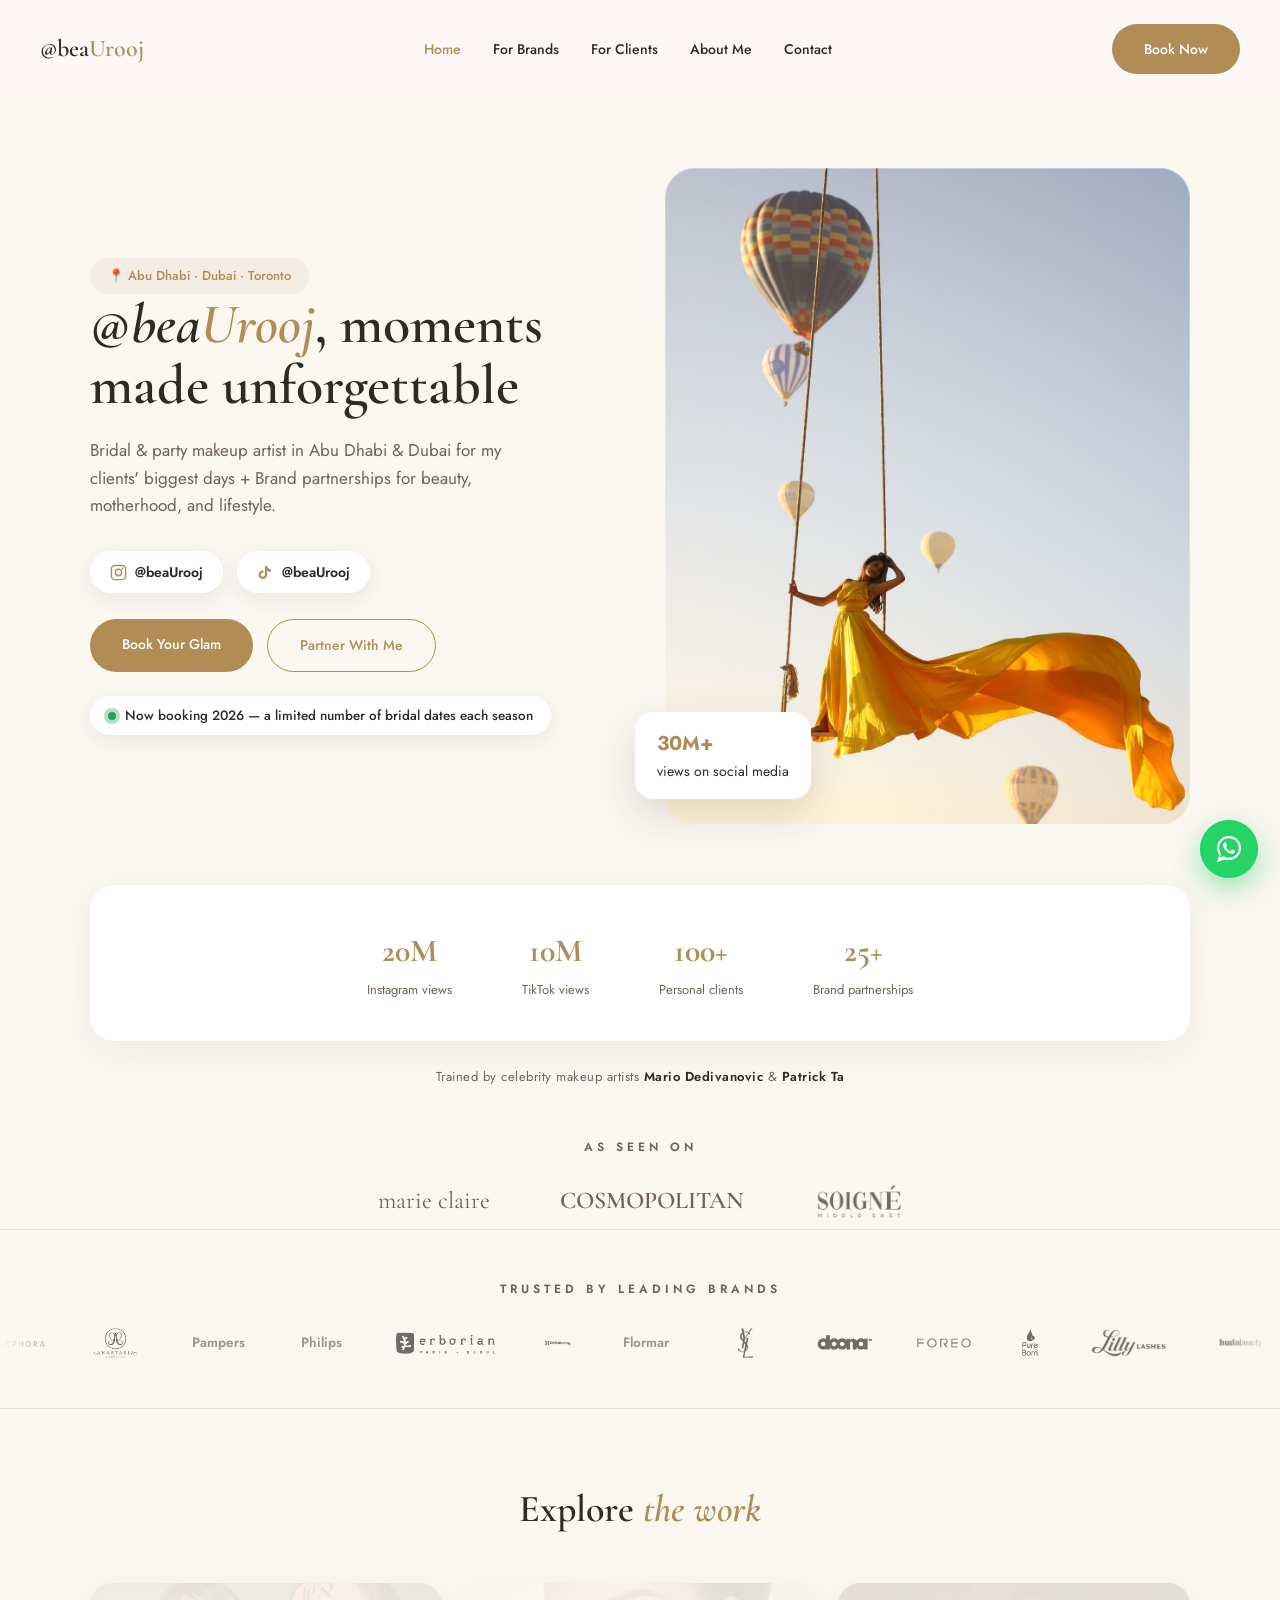
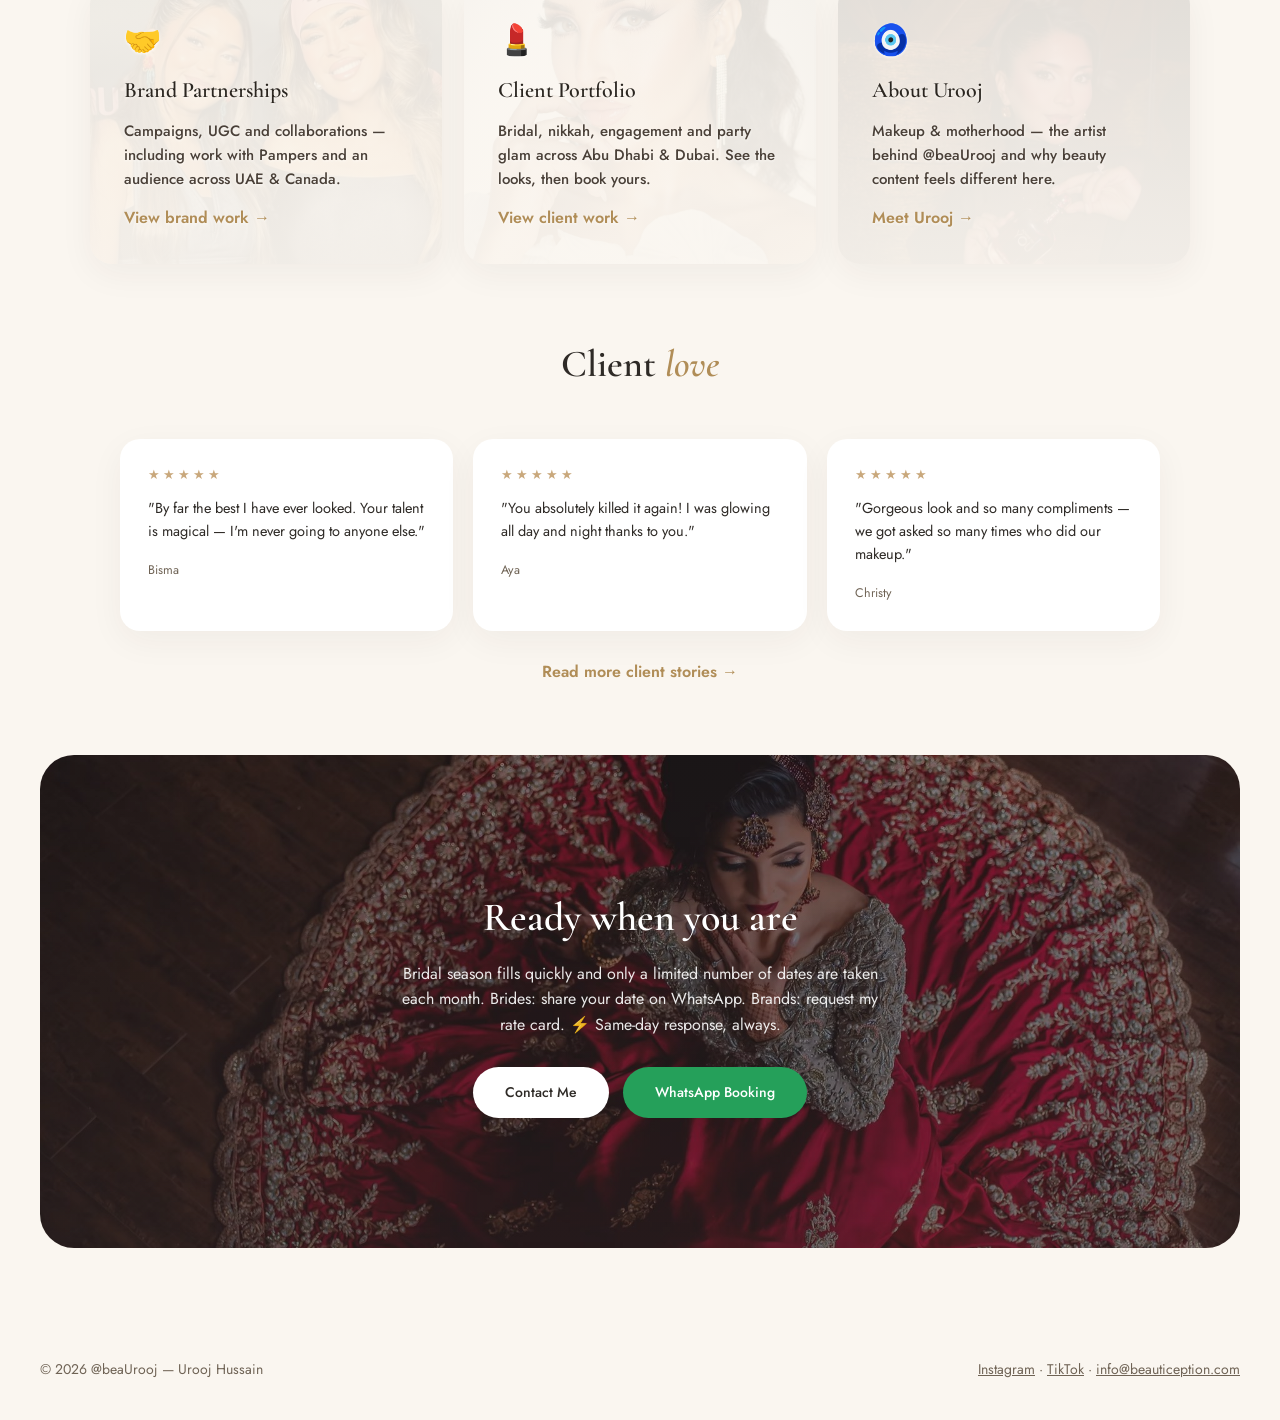
==== commit 58c4bca3: "Add files via upload" ====
--- a/docs/index.html
+++ b/docs/index.html
@@ -3,8 +3,8 @@
 <head>
 <meta charset="UTF-8">
 <meta name="viewport" content="width=device-width, initial-scale=1.0">
-<title>Makeup Artist Dubai & Abu Dhabi | Bridal & Brands — @beaUrooj</title>
-<meta name="description" content="Urooj Hussain (@beaUrooj) — bridal, party & photoshoot makeup artist in Dubai & Abu Dhabi, plus beauty content & brand collabs. On-location UAE. Book on WhatsApp.">
+<title>Makeup Artist Abu Dhabi & Dubai | Bridal & Brands — @beaUrooj</title>
+<meta name="description" content="Urooj Hussain (@beaUrooj) — bridal, party & photoshoot makeup artist in Abu Dhabi & Dubai, plus beauty content & brand collabs. On-location UAE. Book on WhatsApp.">
 <meta name="keywords" content="makeup artist Dubai, makeup artist Abu Dhabi, bridal makeup artist Dubai, wedding makeup artist UAE, party makeup Dubai, beauty content creator UAE, UGC creator Dubai, freelance makeup artist Dubai">
 <meta name="robots" content="index,follow">
 <meta name="geo.region" content="AE-DU">
@@ -12,26 +12,26 @@
 <link rel="canonical" href="https://beautiception.com/">
 <meta property="og:type" content="website">
 <meta property="og:site_name" content="Urooj Hussain — @beaUrooj Makeup Artist">
-<meta property="og:title" content="Makeup Artist Dubai & Abu Dhabi | Bridal & Brands — @beaUrooj">
-<meta property="og:description" content="Bridal, party & photoshoot makeup artist in Dubai & Abu Dhabi, plus beauty content & brand collabs. On-location across the UAE. Book on WhatsApp.">
+<meta property="og:title" content="Makeup Artist Abu Dhabi & Dubai | Bridal & Brands — @beaUrooj">
+<meta property="og:description" content="Bridal, party & photoshoot makeup artist in Abu Dhabi & Dubai, plus beauty content & brand collabs. On-location across the UAE. Book on WhatsApp.">
 <meta property="og:image" content="https://beautiception.com/photos/web/portrait.jpg">
 <meta property="og:url" content="https://beautiception.com/">
 <meta property="og:locale" content="en_AE">
 <meta name="twitter:card" content="summary_large_image">
-<meta name="twitter:title" content="Makeup Artist Dubai & Abu Dhabi | Bridal & Brands — @beaUrooj">
-<meta name="twitter:description" content="Bridal, party & photoshoot makeup artist in Dubai & Abu Dhabi, plus beauty content & brand collabs. Book on WhatsApp.">
+<meta name="twitter:title" content="Makeup Artist Abu Dhabi & Dubai | Bridal & Brands — @beaUrooj">
+<meta name="twitter:description" content="Bridal, party & photoshoot makeup artist in Abu Dhabi & Dubai, plus beauty content & brand collabs. Book on WhatsApp.">
 <meta name="twitter:image" content="https://beautiception.com/photos/web/portrait.jpg">
 <script type="application/ld+json">
 {
   "@context": "https://schema.org",
   "@type": "HealthAndBeautyBusiness",
   "name": "Urooj Hussain — @beaUrooj Makeup Artist",
-  "description": "Bridal, party, engagement/nikkah and photoshoot makeup artist and beauty content creator based in Dubai and Abu Dhabi, UAE, serving on location. Also available in Toronto seasonally.",
+  "description": "Bridal, party, engagement/nikkah and photoshoot makeup artist and beauty content creator based in Abu Dhabi and Dubai, UAE, serving on location. Also available in Toronto seasonally.",
   "image": "https://beautiception.com/photos/web/portrait.jpg",
   "url": "https://beautiception.com/",
   "telephone": "+971585588186",
   "email": "info@beautiception.com",
-  "priceRange": "AED 600–1,800",
+  "priceRange": "AED 1,000–4,000",
   "address": {
     "@type": "PostalAddress",
     "addressLocality": "Dubai",
@@ -62,7 +62,7 @@
 }
 </script>
 <link href="https://fonts.googleapis.com/css2?family=Cormorant+Garamond:ital,wght@0,400;0,500;0,600;1,400&family=Jost:wght@300;400;500;600&display=swap" rel="stylesheet">
-<link rel="stylesheet" href="style.css?v=3">
+<link rel="stylesheet" href="style.css?v=4">
 <style>
   .hero{display:grid;grid-template-columns:1fr 1fr;gap:50px;align-items:center;padding:70px 0 60px}
   .hero h1{font-size:56px;line-height:1.08}
@@ -126,7 +126,7 @@
     <div>
       <div class="pill">📍 Abu Dhabi · Dubai · Toronto</div>
       <h1><em style="color:var(--ink)">@bea</em><em>Urooj</em>, moments made unforgettable</h1>
-      <p>Bridal & party makeup artist in Dubai & Abu Dhabi for my clients' biggest days + Brand partnerships for beauty, motherhood, and lifestyle.</p>
+      <p>Bridal & party makeup artist in Abu Dhabi & Dubai for my clients' biggest days + Brand partnerships for beauty, motherhood, and lifestyle.</p>
       <div class="cta-row" style="margin-bottom:26px">
         <a href="https://www.instagram.com/beaurooj/" style="display:inline-flex;align-items:center;gap:8px;text-decoration:none;color:var(--ink);font-weight:600;background:#fff;padding:10px 20px;border-radius:100px;box-shadow:0 6px 20px rgba(51,39,42,.08);font-size:14px"><svg width="17" height="17" viewBox="0 0 24 24" fill="none" stroke="#b08d57" stroke-width="2"><rect x="2" y="2" width="20" height="20" rx="5"/><circle cx="12" cy="12" r="4.5"/><circle cx="17.6" cy="6.4" r="1.3" fill="#b08d57" stroke="none"/></svg>@beaUrooj</a>
         <a href="https://www.tiktok.com/@beaurooj" style="display:inline-flex;align-items:center;gap:8px;text-decoration:none;color:var(--ink);font-weight:600;background:#fff;padding:10px 20px;border-radius:100px;box-shadow:0 6px 20px rgba(51,39,42,.08);font-size:14px"><svg width="17" height="17" viewBox="0 0 24 24" fill="#b08d57"><path d="M19.6 7.1a5.6 5.6 0 0 1-3.4-1.2 5.7 5.7 0 0 1-2-3.1h-3.1v12.4a2.9 2.9 0 1 1-2.9-2.9c.3 0 .6 0 .9.1V9.2a6.1 6.1 0 0 0-.9-.1 6.1 6.1 0 1 0 6.1 6.1V9.6a8.7 8.7 0 0 0 5.3 1.8z"/></svg>@beaUrooj</a>
@@ -141,7 +141,7 @@
       <div class="hero-video">
         <video autoplay muted loop playsinline preload="metadata" poster="photos/web/event-16.jpg" aria-label="Urooj Hussain makeup artist Dubai reel">
           <source src="videos/lesson-video-1.mp4" type="video/mp4">
-          <img src="photos/web/event-16.jpg" alt="Urooj Hussain — makeup artist in Dubai and Abu Dhabi">
+          <img src="photos/web/event-16.jpg" alt="Urooj Hussain — makeup artist in Abu Dhabi and Dubai">
         </video>
       </div>
       <div class="float-card"><b>30M+</b>views on social media</div>
--- a/docs/style.css
+++ b/docs/style.css
@@ -137,6 +137,7 @@
   .stats{flex-wrap:wrap;gap:26px}
   section{padding:46px 0}
   .sec-head{margin-bottom:28px}
+  .sec-head h2{font-size:24px;white-space:nowrap}
   .page-head{padding:40px 20px 26px}
   nav{flex-wrap:wrap;padding:14px 20px}
   nav .nav-toggle{display:flex;order:3}
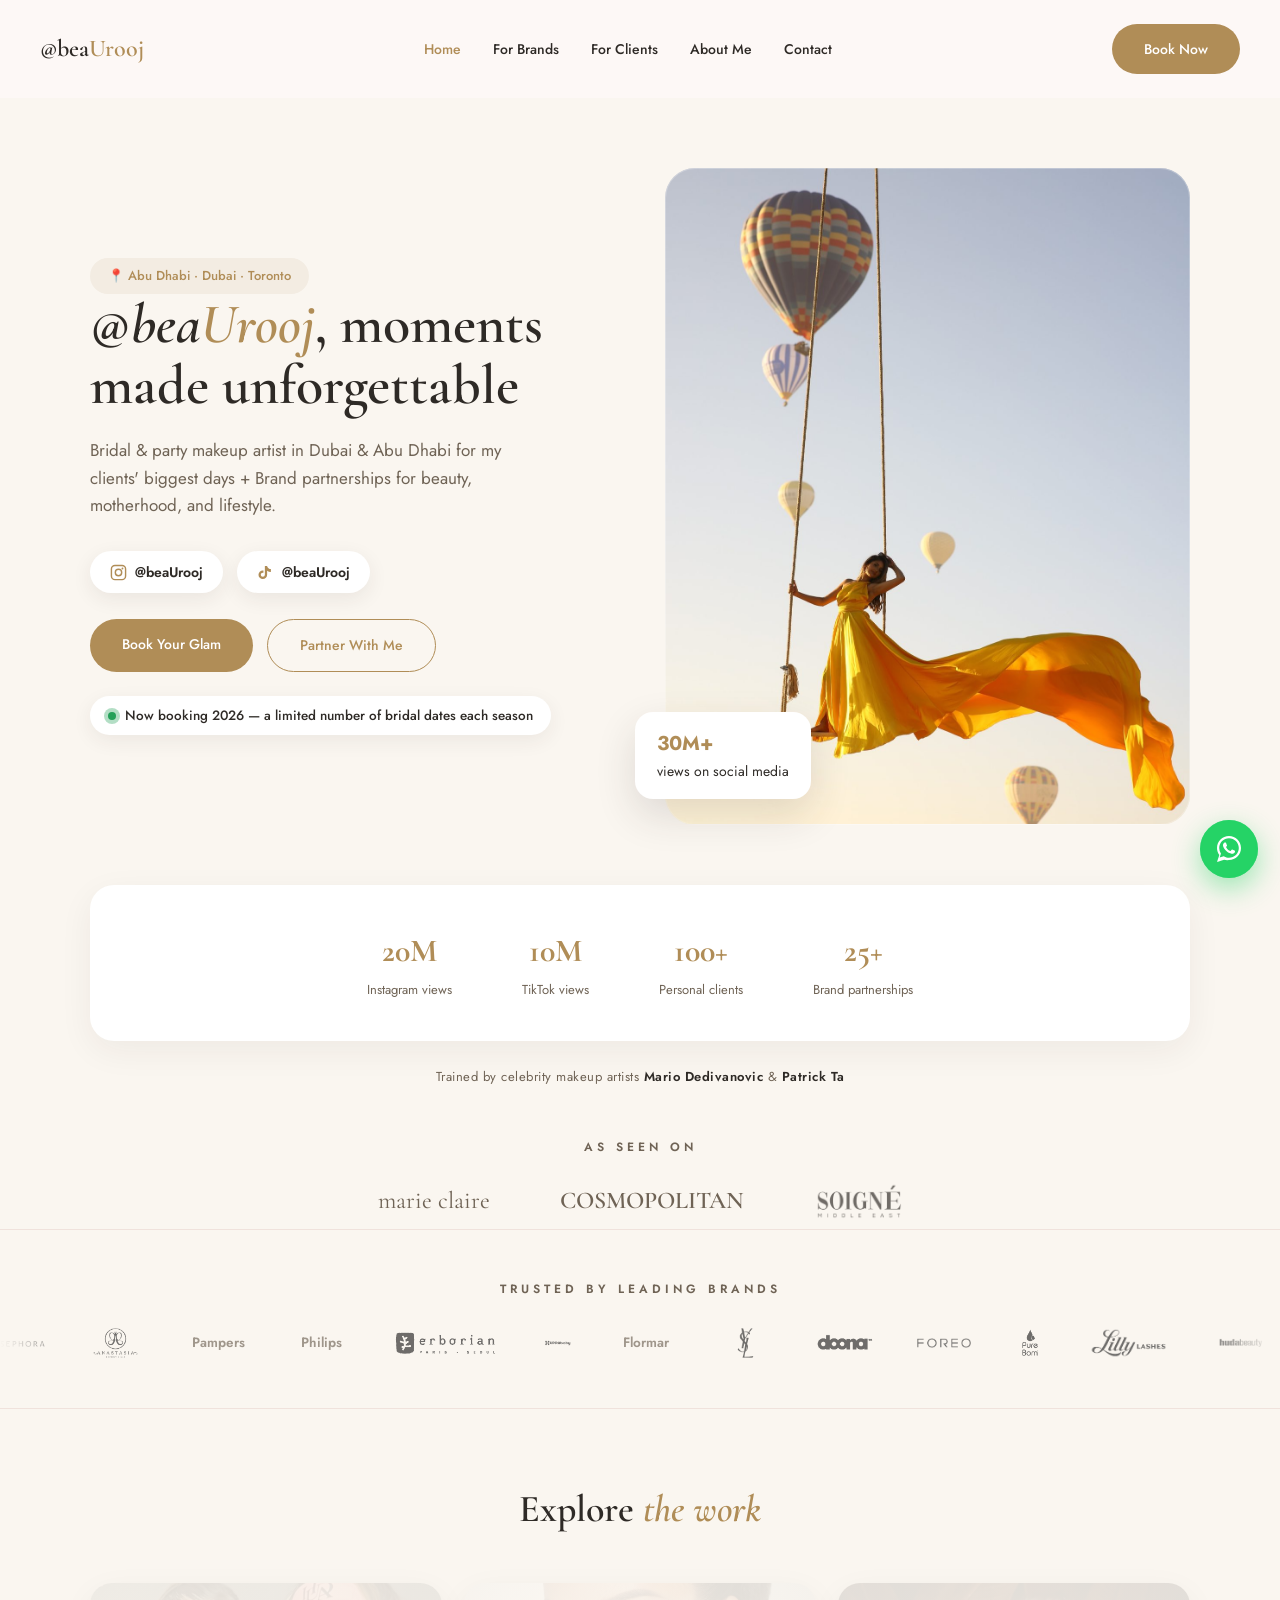
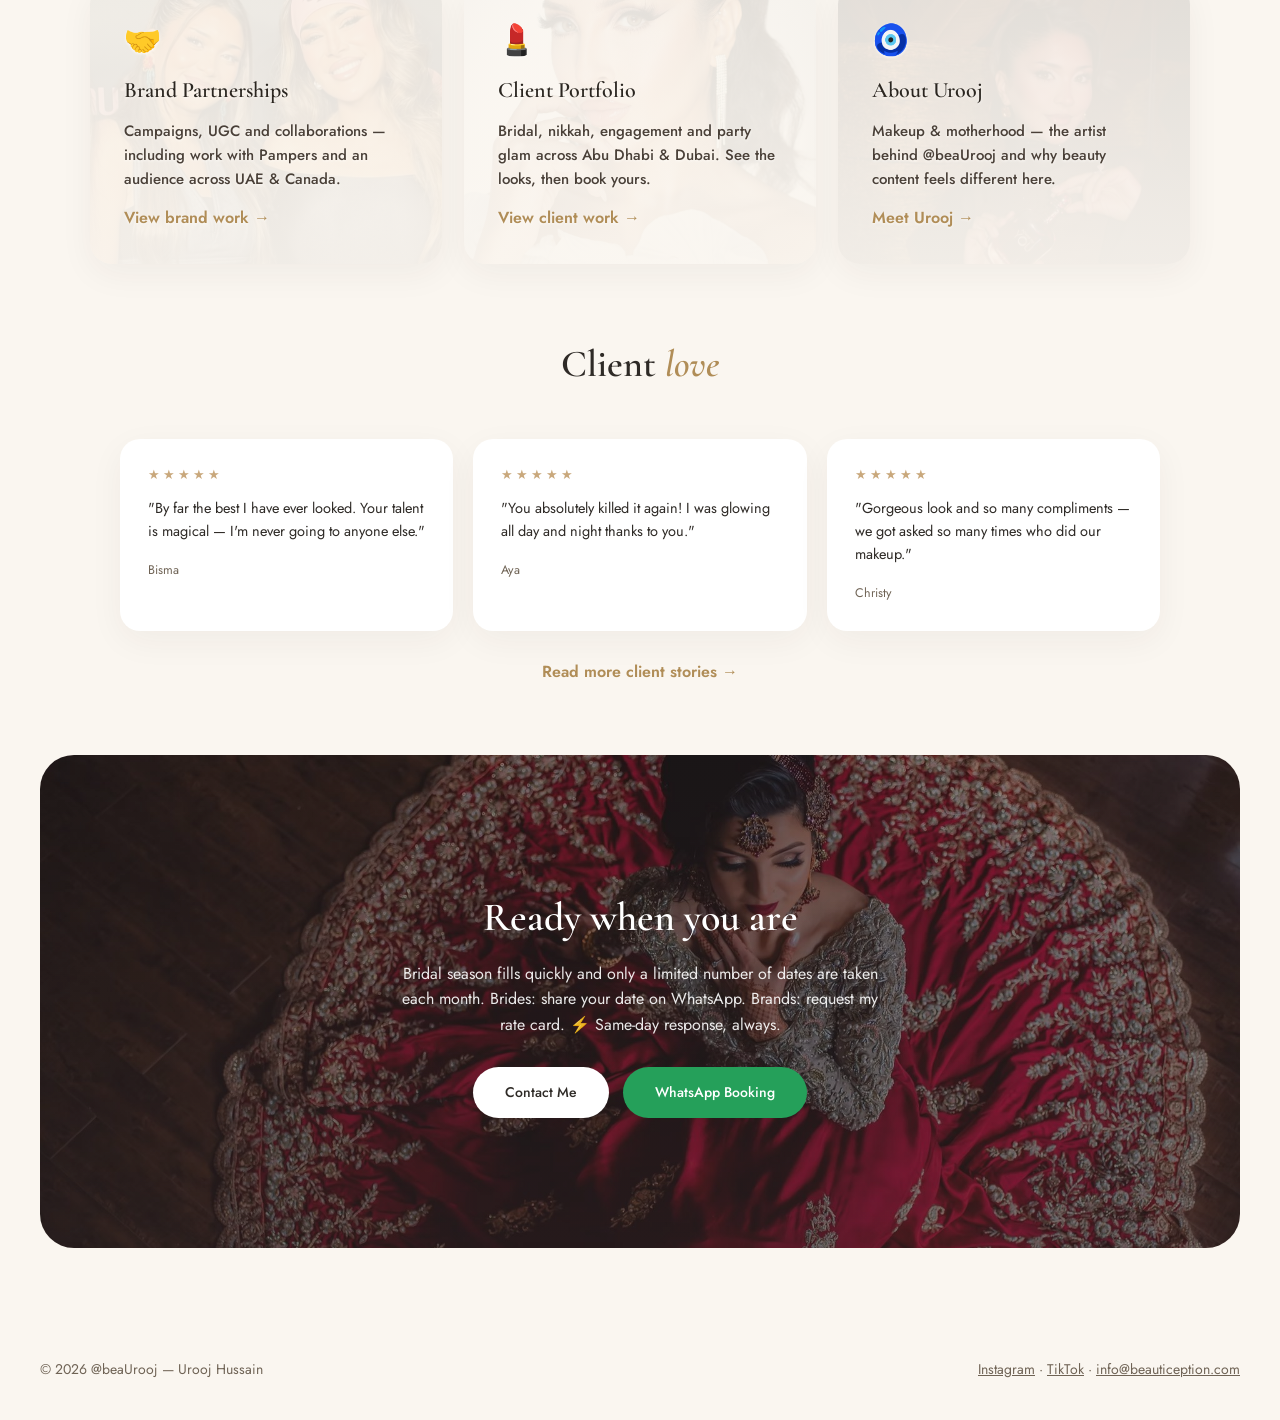
==== commit 2192ff02: "Add files via upload" ====
--- a/docs/index.html
+++ b/docs/index.html
@@ -126,7 +126,7 @@
     <div>
       <div class="pill">📍 Abu Dhabi · Dubai · Toronto</div>
       <h1><em style="color:var(--ink)">@bea</em><em>Urooj</em>, moments made unforgettable</h1>
-      <p>Bridal & party makeup artist in Abu Dhabi & Dubai for my clients' biggest days + Brand partnerships for beauty, motherhood, and lifestyle.</p>
+      <p>Bridal & party makeup artist in Dubai & Abu Dhabi for my clients' biggest days + Brand partnerships for beauty, motherhood, and lifestyle.</p>
       <div class="cta-row" style="margin-bottom:26px">
         <a href="https://www.instagram.com/beaurooj/" style="display:inline-flex;align-items:center;gap:8px;text-decoration:none;color:var(--ink);font-weight:600;background:#fff;padding:10px 20px;border-radius:100px;box-shadow:0 6px 20px rgba(51,39,42,.08);font-size:14px"><svg width="17" height="17" viewBox="0 0 24 24" fill="none" stroke="#b08d57" stroke-width="2"><rect x="2" y="2" width="20" height="20" rx="5"/><circle cx="12" cy="12" r="4.5"/><circle cx="17.6" cy="6.4" r="1.3" fill="#b08d57" stroke="none"/></svg>@beaUrooj</a>
         <a href="https://www.tiktok.com/@beaurooj" style="display:inline-flex;align-items:center;gap:8px;text-decoration:none;color:var(--ink);font-weight:600;background:#fff;padding:10px 20px;border-radius:100px;box-shadow:0 6px 20px rgba(51,39,42,.08);font-size:14px"><svg width="17" height="17" viewBox="0 0 24 24" fill="#b08d57"><path d="M19.6 7.1a5.6 5.6 0 0 1-3.4-1.2 5.7 5.7 0 0 1-2-3.1h-3.1v12.4a2.9 2.9 0 1 1-2.9-2.9c.3 0 .6 0 .9.1V9.2a6.1 6.1 0 0 0-.9-.1 6.1 6.1 0 1 0 6.1 6.1V9.6a8.7 8.7 0 0 0 5.3 1.8z"/></svg>@beaUrooj</a>
